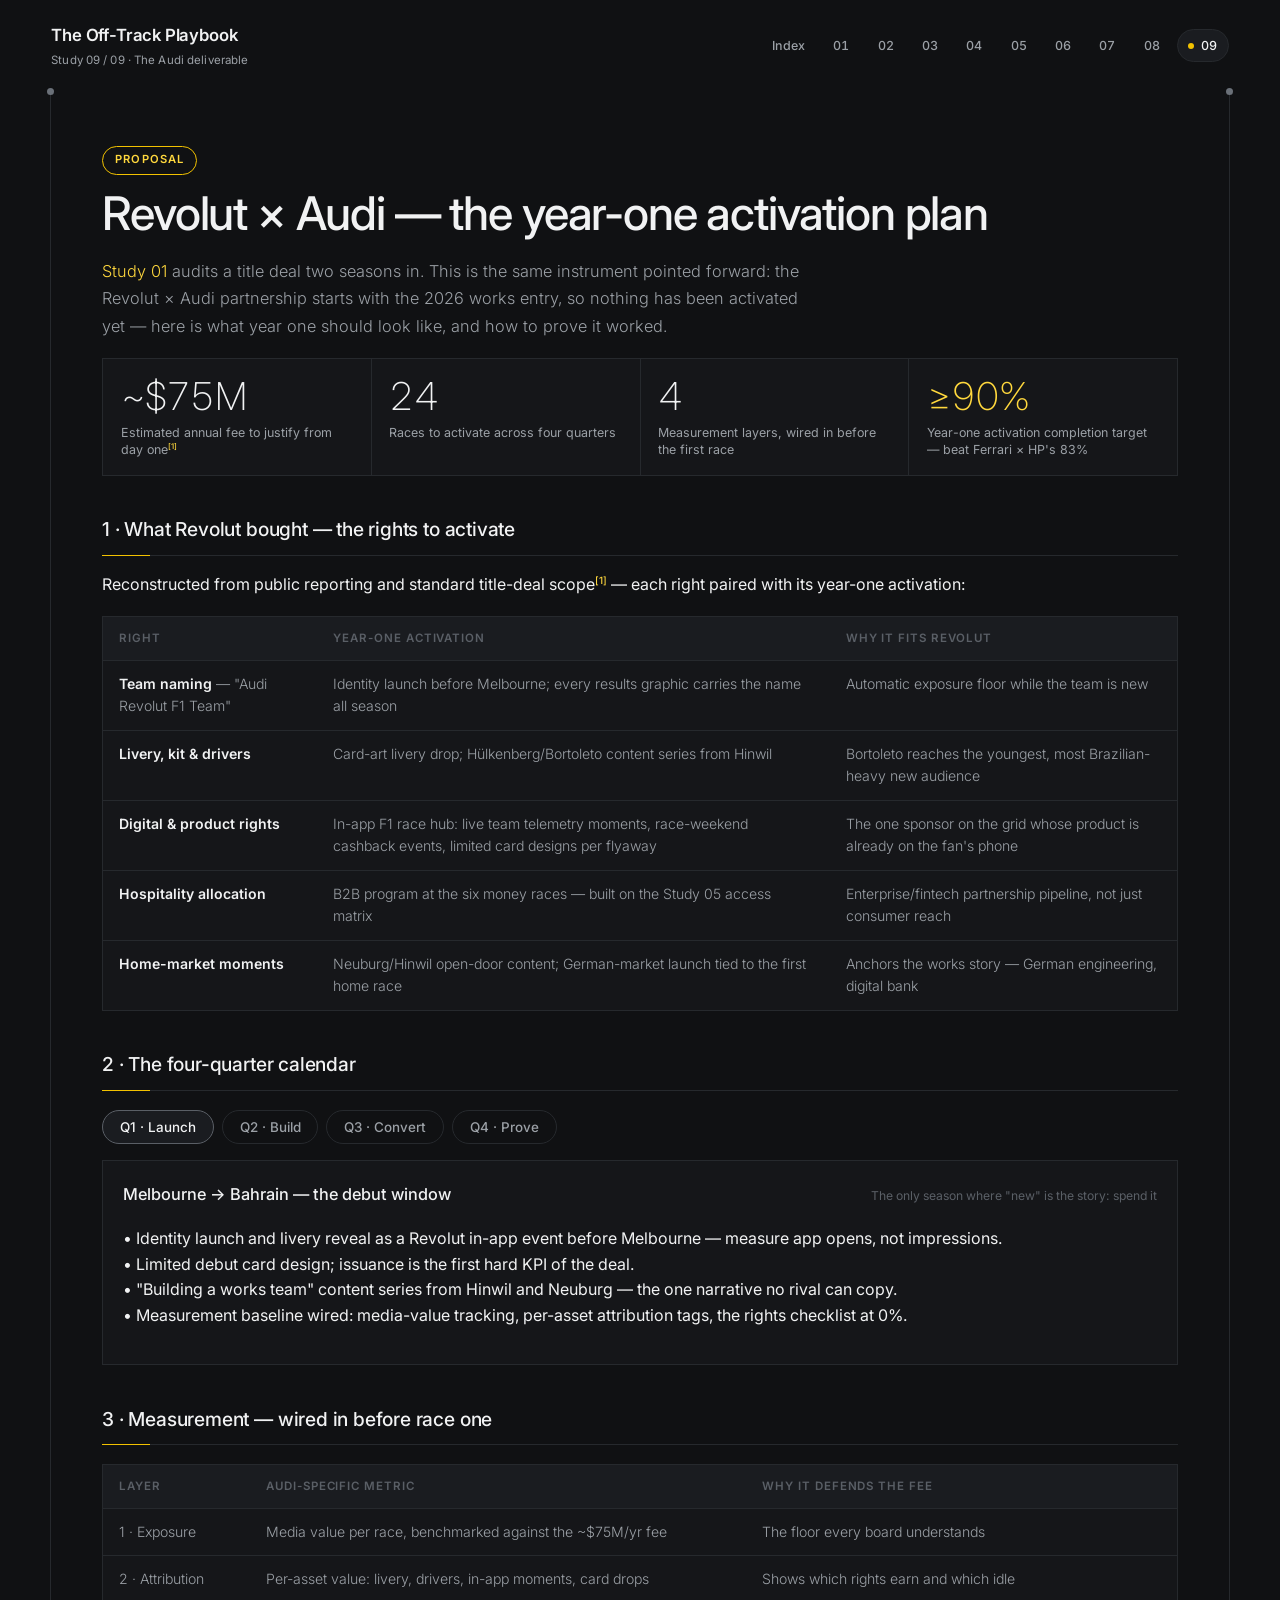
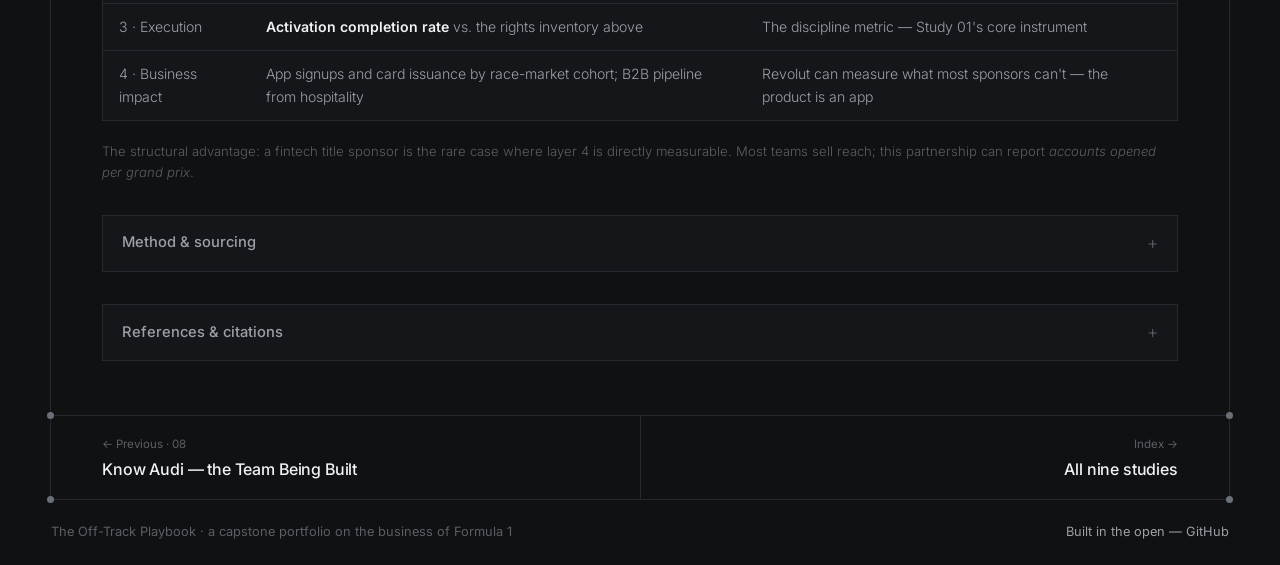
==== projects/audi-activation-plan.html @ 15f58e76 "Study 09: Revolut x Audi year-one activation plan — the Audi deliverable Rebalances the portfolio to" ====
<!DOCTYPE html>
<html lang="en">
<head>
<meta charset="utf-8">
<meta name="viewport" content="width=device-width, initial-scale=1">
<title>Revolut × Audi — the Year-One Activation Plan | The Off-Track Playbook</title>
<link rel="preconnect" href="https://fonts.googleapis.com">
<link rel="preconnect" href="https://fonts.gstatic.com" crossorigin>
<link href="https://fonts.googleapis.com/css2?family=Inter:wght@200;300;400;500;600&display=swap" rel="stylesheet">
<link rel="stylesheet" href="../assets/style.css?v=8">
</head>
<body>

<header class="site">
  <div class="wrap">
    <a href="../index.html">
      <div class="brand">The Off-Track Playbook
        <small>Study 09 / 09 · The Audi deliverable</small>
      </div>
    </a>
    <nav class="topnav" aria-label="Site"><a href="../index.html">Index</a><a href="sponsorship-roi.html" title="Sponsorship ROI Dashboard">01</a><a href="sea-freight.html" title="Sea-Freight Simulator">02</a><a href="net-zero.html" title="Net Zero Tracker">03</a><a href="merch-collabs.html" title="Merch & Collabs">04</a><a href="paddock-club.html" title="Paddock Club">05</a><a href="sponsorship-atlas.html" title="Grid Sponsorship Atlas">06</a><a href="know-race.html" title="Know RACE">07</a><a href="know-audi.html" title="Know Audi">08</a><a href="audi-activation-plan.html" class="on" aria-current="page" title="Revolut × Audi Activation Plan">09</a></nav>
  </div>
</header>

<div class="frame-wrap">
<main class="sect">
<article class="project">
  <span class="badge reveal in">Proposal</span>
  <h1>Revolut × Audi — the year-one activation plan</h1>
  <p class="lede reveal in">
    <a href="sponsorship-roi.html" style="color:var(--red-soft)">Study 01</a> audits a
    title deal two seasons in. This is the same instrument pointed forward: the
    Revolut × Audi partnership starts with the 2026 works entry, so nothing has been
    activated yet — here is what year one should look like, and how to prove it worked.
  </p>

  <div class="kpis reveal">
    <div class="kpi" data-go="#rights" title="See what was bought"><div class="v">~$75M</div><div class="k">Estimated annual fee to justify from day one<sup class="cite"><a href="#ref-1">[1]</a></sup></div></div>
    <div class="kpi" data-go="#calendar" title="See the calendar"><div class="v">24</div><div class="k">Races to activate across four quarters</div></div>
    <div class="kpi" data-go="#measure" title="See the measurement plan"><div class="v">4</div><div class="k">Measurement layers, wired in before the first race</div></div>
    <div class="kpi" data-go="#calendar" title="The target"><div class="v"><em>≥90%</em></div><div class="k">Year-one activation completion target — beat Ferrari × HP's 83%</div></div>
  </div>

  <div class="reveal"><h2 id="rights">1 · What Revolut bought — the rights to activate</h2>
  <p>Reconstructed from public reporting and standard title-deal scope<sup class="cite"><a href="#ref-1">[1]</a></sup> —
  each right paired with its year-one activation:</p>
  <div class="table-wrap">
    <table>
      <tr><th>Right</th><th>Year-one activation</th><th>Why it fits Revolut</th></tr>
      <tr><td><strong>Team naming</strong> — "Audi Revolut F1 Team"</td><td>Identity launch before Melbourne; every results graphic carries the name all season</td><td>Automatic exposure floor while the team is new</td></tr>
      <tr><td><strong>Livery, kit &amp; drivers</strong></td><td>Card-art livery drop; Hülkenberg/Bortoleto content series from Hinwil</td><td>Bortoleto reaches the youngest, most Brazilian-heavy new audience</td></tr>
      <tr><td><strong>Digital &amp; product rights</strong></td><td>In-app F1 race hub: live team telemetry moments, race-weekend cashback events, limited card designs per flyaway</td><td>The one sponsor on the grid whose product is already on the fan's phone</td></tr>
      <tr><td><strong>Hospitality allocation</strong></td><td>B2B program at the six money races — built on the <a href="paddock-club.html">Study 05</a> access matrix</td><td>Enterprise/fintech partnership pipeline, not just consumer reach</td></tr>
      <tr><td><strong>Home-market moments</strong></td><td>Neuburg/Hinwil open-door content; German-market launch tied to the first home race</td><td>Anchors the works story — German engineering, digital bank</td></tr>
    </table>
  </div>
  </div>

  <div class="reveal"><h2 id="calendar">2 · The four-quarter calendar</h2>
  <div class="tabs" role="tablist" aria-label="Year-one quarters">
    <button role="tab" aria-selected="true" data-tab="q1">Q1 · Launch</button>
    <button role="tab" aria-selected="false" data-tab="q2">Q2 · Build</button>
    <button role="tab" aria-selected="false" data-tab="q3">Q3 · Convert</button>
    <button role="tab" aria-selected="false" data-tab="q4">Q4 · Prove</button>
  </div>

  <div class="tabpanel panel" id="q1" role="tabpanel">
    <div class="panel-head"><h3>Melbourne → Bahrain — the debut window</h3><span>The only season where "new" is the story: spend it</span></div>
    <div class="fold-body" style="padding:0;">
      <p>• Identity launch and livery reveal as a Revolut in-app event before Melbourne — measure app opens, not impressions.<br>
      • Limited debut card design; issuance is the first hard KPI of the deal.<br>
      • "Building a works team" content series from Hinwil and Neuburg — the one narrative no rival can copy.<br>
      • Measurement baseline wired: media-value tracking, per-asset attribution tags, the rights checklist at 0%.</p>
    </div>
  </div>
  <div class="tabpanel panel" id="q2" role="tabpanel" hidden>
    <div class="panel-head"><h3>Miami → European season — reach into the growth market</h3><span>US races + home continent</span></div>
    <div class="fold-body" style="padding:0;">
      <p>• Miami consumer activation aimed at the 18–24, majority-female new-fan cohort — Revolut's exact acquisition target.<br>
      • German home-market push around the European leg; Neuburg engineering content for credibility.<br>
      • First B2B hospitality window at Monaco and Silverstone using the tiered access model.<br>
      • Quarter-end: first activation-completion reading against the rights inventory.</p>
    </div>
  </div>
  <div class="tabpanel panel" id="q3" role="tabpanel" hidden>
    <div class="panel-head"><h3>Summer → Singapore/Austin — convert attention to accounts</h3><span>Reach is rented; accounts are owned</span></div>
    <div class="fold-body" style="padding:0;">
      <p>• Race-weekend cashback and FX-fee events in every flyaway market — sponsorship as product distribution.<br>
      • Per-market card drops for Singapore and Austin; geo-cohort signup attribution per race.<br>
      • Slow-scoreboard insurance: content keyed to the build story and 2027 pipeline, never to points scored.</p>
    </div>
  </div>
  <div class="tabpanel panel" id="q4" role="tabpanel" hidden>
    <div class="panel-head"><h3>Vegas → Abu Dhabi — the proof quarter</h3><span>End the season with a defensible number</span></div>
    <div class="fold-body" style="padding:0;">
      <p>• Vegas flagship consumer moment; Abu Dhabi B2B closing program.<br>
      • Year-one QBR built on the four layers: exposure, attribution, completion rate, business impact.<br>
      • Target: ≥90% of contracted right categories activated with a public trace — beating the 83% the grid's
      second-biggest deal shows after two seasons (<a href="sponsorship-roi.html">Study 01</a>).<br>
      • Renewal-ready narrative drafted before anyone asks for it.</p>
    </div>
  </div>
  </div>

  <div class="reveal"><h2 id="measure">3 · Measurement — wired in before race one</h2>
  <div class="table-wrap">
    <table>
      <tr><th>Layer</th><th>Audi-specific metric</th><th>Why it defends the fee</th></tr>
      <tr><td>1 · Exposure</td><td>Media value per race, benchmarked against the ~$75M/yr fee</td><td>The floor every board understands</td></tr>
      <tr><td>2 · Attribution</td><td>Per-asset value: livery, drivers, in-app moments, card drops</td><td>Shows which rights earn and which idle</td></tr>
      <tr><td>3 · Execution</td><td><strong>Activation completion rate</strong> vs. the rights inventory above</td><td>The discipline metric — Study 01's core instrument</td></tr>
      <tr><td>4 · Business impact</td><td>App signups and card issuance by race-market cohort; B2B pipeline from hospitality</td><td>Revolut can measure what most sponsors can't — the product is an app</td></tr>
    </table>
  </div>
  <p style="font-size:0.82rem; color:var(--ink-faint); font-weight:300; margin-top:0.8rem;">
    The structural advantage: a fintech title sponsor is the rare case where layer 4
    is directly measurable. Most teams sell reach; this partnership can report
    <em>accounts opened per grand prix</em>.</p>
  </div>

  <details class="fold reveal"><summary>Method &amp; sourcing</summary><div class="fold-body"><strong>Method:</strong> a forward-looking proposal, not an audit — rights scope
  reconstructed from public deal reporting and standard title-deal structure; all
  activations are this study's original proposals; deal value is a third-party
  estimate. The measurement instrument is <a href="sponsorship-roi.html">Study 01</a>'s
  framework; the team context is <a href="know-audi.html">Study 08</a>.</div></details>
<details class="fold reveal" id="refs"><summary>References &amp; citations</summary><div class="fold-body"><ol class="refs">
  <li id="ref-1"><span><a href="https://rtrsports.com/en/blog/every-teams-title-sponsor-for-the-2026-formula-1-season/" target="_blank" rel="noopener">RTR Sports — Revolut · Audi title deal, value and positioning (2026)</a></span></li>
  <li id="ref-2"><span><a href="https://www.sauber-group.com/" target="_blank" rel="noopener">Sauber Group / Audi F1 — team communications</a></span></li>
  <li id="ref-3"><span>Audience composition (18–24 share, female share of new fans) <span class="unlinked">F1 published audience research</span></span></li>
  <li id="ref-4"><span>Activation calendar and KPI targets <span class="unlinked">this study's original proposal</span></span></li>
</ol></div></details>

</article>
</main>
<nav class="pager" aria-label="Between studies">
  <a class="pg prev" href="know-audi.html"><small>← Previous · 08</small><span>Know Audi — the Team Being Built</span></a>
  <a class="pg next" href="../index.html"><small>Index →</small><span>All nine studies</span></a>
</nav>
<div class="frame-end"></div>
</div>

<footer class="site">
  <div class="wrap">
    <span>The Off-Track Playbook · a capstone portfolio on the business of Formula 1</span>
    <a href="https://github.com/naisargg/off-track-playbook">Built in the open — GitHub</a>
  </div>
</footer>

<script src="../assets/main.js?v=8"></script>
<script>
(function () {
  var tabs = document.querySelectorAll('.tabs [role="tab"]');
  tabs.forEach(function (b) {
    b.addEventListener("click", function () {
      tabs.forEach(function (o) {
        o.setAttribute("aria-selected", o === b ? "true" : "false");
        document.getElementById(o.dataset.tab).hidden = o !== b;
      });
    });
  });
})();
</script>
</body>
</html>
---- assets/style.css ----
/* The Off-Track Playbook — design system v2
   Modeled on Cipher Digital's blueprint language: an inset page frame whose
   hairlines meet at node dots, cool charcoal monochrome, grotesque type in
   sentence case, thin stat numerals, line-wipe reveals. Red used as sparingly
   as their lime. */

:root {
  --bg: #101113;
  --panel: #151619;
  --panel-2: #1a1c20;
  --ink: #f1f2f3;
  --ink-soft: #9ba0a6;
  --ink-faint: #5a5f66;
  --line: #26292d;
  --node: #6a7078;
  --red: #f2c200;      /* brand accent — giallo Modena */
  --red-soft: #ffd83d;
  --max: 1180px;
  --pad: clamp(1.2rem, 4vw, 3.5rem);
  --sans: "Inter", -apple-system, BlinkMacSystemFont, "Segoe UI", Helvetica, Arial, sans-serif;
}

* { box-sizing: border-box; }
body {
  margin: 0;
  font-family: var(--sans);
  background: var(--bg);
  color: var(--ink);
  line-height: 1.6;
  -webkit-font-smoothing: antialiased;
}
::selection { background: var(--red); color: #fff; }
a { color: inherit; text-decoration: none; }

/* ---------- header bar ---------- */
header.site { padding: 1.4rem var(--pad); }
header.site .wrap {
  max-width: var(--max); margin: 0 auto;
  display: flex; align-items: center; gap: 0.8rem;
}
header.site .brand { font-weight: 600; font-size: 1.05rem; letter-spacing: -0.01em; }
header.site .brand small {
  display: block; font-weight: 400; font-size: 0.72rem;
  color: var(--ink-soft); letter-spacing: 0.01em; margin-top: 0.1rem;
}
nav.crumbs { margin-left: auto; font-size: 0.82rem; color: var(--ink-soft); }
nav.crumbs a:hover { color: var(--ink); }

header.site .wrap { flex-wrap: wrap; }
.topnav { margin-left: auto; display: flex; align-items: center; gap: 0.35rem; }
.topnav a {
  font-size: 0.78rem; font-weight: 500; color: var(--ink-soft);
  padding: 0.35rem 0.65rem; border-radius: 999px; border: 1px solid transparent;
  font-variant-numeric: tabular-nums;
  transition: color 0.2s ease, border-color 0.2s ease, background 0.2s ease;
}
.topnav a:hover { color: var(--ink); border-color: var(--line); }
.topnav a.on { color: var(--ink); background: var(--panel-2); border-color: var(--line); }
.topnav a.on::before { content: ""; display: inline-block; width: 6px; height: 6px; border-radius: 50%; background: var(--red); margin-right: 0.45rem; vertical-align: 1px; }

/* prev/next pager between studies */
.pager {
  position: relative;
  display: grid; grid-template-columns: 1fr 1fr; gap: 1px;
  background: var(--line); border-top: 1px solid var(--line);
}
.pager::before, .pager::after {
  content: ""; position: absolute; top: -4px; width: 7px; height: 7px;
  border-radius: 50%; background: var(--node); z-index: 3;
}
.pager::before { left: -4px; }
.pager::after { right: -4px; }
.pg {
  background: var(--bg); padding: 1.2rem var(--pad);
  display: flex; flex-direction: column; gap: 0.35rem;
  transition: background 0.25s ease;
}
.pg:hover { background: var(--panel); }
.pg small { font-size: 0.72rem; color: var(--ink-faint); }
.pg span { font-size: 1rem; font-weight: 500; letter-spacing: -0.01em; line-height: 1.3; }
.pg.next { text-align: right; align-items: flex-end; }
.pg:hover span { color: var(--red-soft); }
@media (max-width: 640px) { .pg span { font-size: 0.88rem; } }

/* ---------- the frame: inset hairlines with node dots ---------- */
.frame-wrap {
  max-width: var(--max);
  margin: 0 auto;
  border-left: 1px solid var(--line);
  border-right: 1px solid var(--line);
  position: relative;
}
.frame-wrap::before, .frame-wrap::after {
  content: ""; position: absolute; top: -3.5px; width: 7px; height: 7px;
  border-radius: 50%; background: var(--node); z-index: 3;
}
.frame-wrap::before { left: -4px; }
.frame-wrap::after { right: -4px; }

.sect {
  position: relative;
  border-top: 1px solid var(--line);
  padding: clamp(1.8rem, 4.2vw, 3.4rem) var(--pad);
}
.sect:first-child { border-top: 0; }
.sect::before, .sect::after {
  content: ""; position: absolute; top: -4px; width: 7px; height: 7px;
  border-radius: 50%; background: var(--node); z-index: 3;
}
.sect::before { left: -4px; }
.sect::after { right: -4px; }
.sect:first-child::before, .sect:first-child::after { display: none; }

/* bottom edge of the frame */
.frame-end { position: relative; border-top: 1px solid var(--line); height: 0; }
.frame-end::before, .frame-end::after {
  content: ""; position: absolute; top: -4px; width: 7px; height: 7px;
  border-radius: 50%; background: var(--node);
}
.frame-end::before { left: -4px; }
.frame-end::after { right: -4px; }

/* ---------- reveals ---------- */
.reveal { opacity: 0; transform: translateY(22px); transition: opacity 0.7s ease, transform 0.8s cubic-bezier(0.2, 0.6, 0.2, 1); }
.reveal.in { opacity: 1; transform: none; }

.wipe .ln { display: block; overflow: hidden; }
.wipe .ln i {
  display: block; font-style: normal;
  transform: translateY(115%);
  transition: transform 0.9s cubic-bezier(0.2, 0.6, 0.2, 1);
}
.wipe .ln:nth-child(2) i { transition-delay: 0.12s; }
.wipe .ln:nth-child(3) i { transition-delay: 0.24s; }
.wipe.in { opacity: 1; transform: none; }
.wipe.in .ln i { transform: translateY(0); }

/* ---------- hero ---------- */
.hero { padding-top: clamp(3rem, 7vw, 5rem); padding-bottom: clamp(2rem, 5vw, 3.5rem); }
.kicker {
  font-size: 0.78rem; font-weight: 500; color: var(--ink-soft);
  margin-bottom: 1.4rem; display: flex; align-items: center; gap: 0.6rem;
}
.kicker::before { content: ""; width: 7px; height: 7px; border-radius: 50%; background: var(--red); flex: none; }
.hero h1 {
  font-size: clamp(2.3rem, 6vw, 4.4rem);
  font-weight: 500; letter-spacing: -0.03em; line-height: 1.05;
  margin: 0 0 1.4rem;
}
.hero h1 em { font-style: normal; color: var(--red-soft); }
.hero .lede {
  font-size: 1.05rem; font-weight: 300; color: var(--ink-soft);
  max-width: 38rem; margin: 0; line-height: 1.7;
}

/* ---------- coverage strip ---------- */
.coverage { display: flex; align-items: center; gap: 1.6rem; padding-top: 1.4rem; padding-bottom: 1.4rem; flex-wrap: wrap; }
.coverage .cap { font-size: 0.82rem; color: var(--ink-faint); flex: none; padding-right: 1.6rem; border-right: 1px solid var(--line); }
.cov-links { display: flex; gap: 0.6rem; flex-wrap: wrap; }
.cov-links a {
  font-size: 0.85rem; font-weight: 400; color: var(--ink-soft); white-space: nowrap;
  padding: 0.5rem 1rem; border: 1px solid var(--line); border-radius: 999px;
  transition: color 0.25s ease, border-color 0.25s ease, background 0.25s ease;
}
.cov-links a:hover { color: var(--ink); border-color: var(--ink-faint); background: var(--panel-2); }

/* ---------- statement ---------- */
.statement h2 {
  font-size: clamp(1.6rem, 3.6vw, 2.7rem);
  font-weight: 500; letter-spacing: -0.02em; line-height: 1.15;
  margin: 0; max-width: 54rem;
}
.statement h2 .dim { color: var(--ink-faint); }

/* ---------- stats ---------- */
.stats { display: grid; grid-template-columns: repeat(4, 1fr); gap: clamp(1.2rem, 3vw, 2.2rem); }
@media (max-width: 860px) { .stats { grid-template-columns: repeat(2, 1fr); } }
.stats .n {
  font-size: clamp(2.4rem, 5.5vw, 4rem);
  font-weight: 200; letter-spacing: -0.03em; line-height: 1.05;
  font-variant-numeric: tabular-nums;
}
.stats .n sup { font-size: 0.45em; color: var(--red-soft); font-weight: 400; }
.stats .l { font-size: 0.85rem; font-weight: 400; color: var(--ink-soft); margin-top: 0.6rem; max-width: 12rem; line-height: 1.45; }

/* ---------- hero chart panel ---------- */
.hero-chart { background: var(--panel); }
.chart-head { display: flex; align-items: baseline; justify-content: space-between; gap: 1rem; flex-wrap: wrap; margin-bottom: 1.4rem; }
.chart-head h2 { font-size: 1.15rem; font-weight: 500; letter-spacing: -0.01em; margin: 0; }
.chart-head span { font-size: 0.78rem; color: var(--ink-faint); }

.crow {
  display: grid; grid-template-columns: 11.5rem 1fr 3.8rem;
  align-items: center; gap: 1.1rem;
  padding: 0.44rem 0;
}
.crow .who { font-size: 0.86rem; font-weight: 300; color: var(--ink-soft); text-align: right; white-space: nowrap; overflow: hidden; text-overflow: ellipsis; display: flex; align-items: center; justify-content: flex-end; gap: 0.55rem; }

.chip {
  display: inline-flex; align-items: center; justify-content: center;
  width: 22px; height: 22px; border-radius: 50%; flex: none;
  background: var(--panel-2); border: 1px solid var(--line);
  font-size: 0.56rem; font-weight: 600; letter-spacing: 0.04em;
  color: var(--ink-soft); font-variant-numeric: normal;
}
.crow.hot .chip, .mrow.hot .chip { border-color: var(--red); color: var(--red-soft); }
.mini-bars .mrow .ml { display: flex; align-items: center; justify-content: flex-end; gap: 0.5rem; }
.crow .track { height: 18px; }
.crow .track i {
  display: block; height: 100%; width: 0;
  background: #565b61; border-radius: 0 4px 4px 0;
  transition: width 1.1s cubic-bezier(0.2, 0.6, 0.2, 1);
}
.hero-chart.in .crow:nth-child(1) i { transition-delay: 0.1s; }
.hero-chart.in .crow:nth-child(2) i { transition-delay: 0.22s; }
.hero-chart.in .crow:nth-child(3) i { transition-delay: 0.34s; }
.hero-chart.in .crow:nth-child(4) i { transition-delay: 0.46s; }
.hero-chart.in .crow:nth-child(5) i { transition-delay: 0.58s; }
.hero-chart.in .crow:nth-child(6) i { transition-delay: 0.7s; }
.hero-chart.in .track i { width: var(--w); }
.crow:hover .track i { filter: brightness(1.3); }
.crow .val { font-weight: 300; font-variant-numeric: tabular-nums; font-size: 0.92rem; color: var(--ink-soft); text-align: right; }
.crow.hot .track i { background: var(--red); }
.crow.hot .who, .crow.hot .val { color: var(--ink); font-weight: 600; }

.chart-foot {
  display: flex; justify-content: space-between; gap: 1rem; flex-wrap: wrap;
  margin-top: 1.6rem; padding-top: 1.1rem; border-top: 1px solid var(--line);
  font-size: 0.76rem; color: var(--ink-faint); font-weight: 300;
}
.chart-foot a { color: var(--ink); font-weight: 500; }
.chart-foot a:hover { color: var(--red-soft); }

@media (max-width: 640px) {
  .crow { grid-template-columns: 1fr 3.4rem; row-gap: 0.2rem; padding: 0.55rem 0; }
  .crow .who { grid-column: 1 / -1; text-align: left; }
}

/* ---------- study index ---------- */
.index-head { display: flex; align-items: baseline; justify-content: space-between; margin-bottom: 1rem; }
.index-head h2 { font-size: 1.15rem; font-weight: 500; margin: 0; }
.index-head span { font-size: 0.78rem; color: var(--ink-faint); }

.tiles {
  display: grid; grid-template-columns: repeat(2, 1fr); gap: 1px;
  background: var(--line); border: 1px solid var(--line);
}
@media (max-width: 520px) { .tiles { grid-template-columns: 1fr; } }

.tile {
  display: flex; flex-direction: column; gap: 0.85rem;
  background: var(--panel); padding: 1.4rem;
  transition: background 0.3s ease;
}
.tile-desc { display: block; font-size: 0.86rem; color: var(--ink-soft); font-weight: 300; line-height: 1.65; max-width: 36rem; }
.tile:hover { background: var(--panel-2); }
.tile-top { display: flex; align-items: center; justify-content: space-between; }
.tile .no { font-size: 0.82rem; font-weight: 400; color: var(--ink-faint); font-variant-numeric: tabular-nums; letter-spacing: 0.04em; transition: color 0.3s ease; }
.tile:hover .no { color: var(--red-soft); }
.tile h3 {
  font-size: clamp(1.1rem, 2.1vw, 1.4rem); font-weight: 500;
  letter-spacing: -0.015em; line-height: 1.22; margin: 0;
}
.tile-mid { margin-top: 0.5rem; }
.tmini { display: flex; flex-direction: column; gap: 0.65rem; }
.tmini .tr { display: grid; grid-template-columns: 6rem 1fr 3.2rem; gap: 0.8rem; align-items: center; font-size: 0.74rem; color: var(--ink-faint); }
.tmini .tb { height: 7px; background: var(--panel-2); border-radius: 3px; overflow: hidden; }
.tmini .tb i { display: block; height: 100%; width: var(--w); background: #565b61; border-radius: 3px; }
.tmini .tr.hot .tb i { background: var(--red); }
.tmini .tr.hot { color: var(--ink-soft); }
.tmini .tv { text-align: right; font-variant-numeric: tabular-nums; white-space: nowrap; }
.tile-kpis { display: flex; gap: clamp(1.2rem, 4vw, 3rem); flex-wrap: wrap; }
.tile-kpis .n2 { font-size: clamp(1.5rem, 2.6vw, 2.1rem); font-weight: 200; letter-spacing: -0.02em; font-variant-numeric: tabular-nums; }
.tile-kpis .n2 em { font-style: normal; color: var(--red-soft); }
.tile-kpis .l2 { font-size: 0.7rem; color: var(--ink-faint); margin-top: 0.15rem; max-width: 9rem; line-height: 1.35; }
.tile-quad { width: 138px; height: 92px; flex: none; }

.tile-foot { margin-top: auto; padding-top: 1rem; display: flex; align-items: flex-end; justify-content: space-between; gap: 0.8rem; }
.tile .fn { font-size: 0.76rem; color: var(--ink-soft); font-weight: 300; line-height: 1.35; }
.tile .arrow { font-size: 1.25rem; color: var(--ink-faint); flex: none; transition: transform 0.3s ease, color 0.3s ease; }
.tile:hover .arrow { transform: translateX(5px); color: var(--ink); }

.pill {
  font-size: 0.6rem; font-weight: 600; letter-spacing: 0.12em; text-transform: uppercase;
  padding: 0.28rem 0.6rem; border-radius: 999px; border: 1px solid var(--red); color: var(--red-soft);
  white-space: nowrap;
}
.pill.soft { border-color: var(--line); color: var(--ink-faint); }

.tile.hot { grid-column: span 2; }
.tile.hot h3 { font-size: clamp(1.3rem, 3vw, 2rem); max-width: 24rem; }
@media (max-width: 520px) { .tile.hot { grid-column: 1; } }

/* ---------- notes ---------- */
.note {
  background: var(--panel);
  border-left: 2px solid var(--red);
  padding: 1.1rem 1.4rem; font-size: 0.9rem; color: var(--ink-soft);
  font-weight: 300;
}
.note strong { color: var(--ink); font-weight: 600; }
.note a { color: var(--red-soft); }
.note a:hover { text-decoration: underline; }

.stub {
  border: 1px dashed var(--ink-faint); padding: 2.2rem; text-align: center;
  color: var(--ink-soft); margin-top: 3rem; font-size: 0.92rem; font-weight: 300;
}
.stub a { color: var(--red-soft); }

/* ---------- footer CTA + bar ---------- */
.cta h2 {
  font-size: clamp(1.9rem, 4.5vw, 3.2rem);
  font-weight: 500; letter-spacing: -0.025em; line-height: 1.1;
  margin: 0 0 1.6rem; max-width: 46rem;
}
.btn {
  display: inline-block; padding: 0.85rem 1.6rem;
  background: var(--panel-2); border: 1px solid var(--line); border-radius: 10px;
  font-size: 0.92rem; font-weight: 500; color: var(--ink);
  transition: background 0.25s ease, border-color 0.25s ease;
}
.btn:hover { background: #22252a; border-color: var(--ink-faint); }
.cta .links { display: flex; gap: 2rem; flex-wrap: wrap; margin-top: 2.2rem; font-size: 0.88rem; color: var(--ink-soft); }
.cta .links a:hover { color: var(--ink); }

footer.site { padding: 1.4rem var(--pad); }
footer.site .wrap {
  max-width: var(--max); margin: 0 auto;
  display: flex; justify-content: space-between; gap: 1rem; flex-wrap: wrap;
  font-size: 0.8rem; color: var(--ink-faint);
}
footer.site a { color: var(--ink-soft); }
footer.site a:hover { color: var(--ink); }

/* ---------- project pages ---------- */
.badge {
  display: inline-block; width: fit-content;
  font-size: 0.7rem; font-weight: 600; letter-spacing: 0.1em; text-transform: uppercase;
  padding: 0.3rem 0.75rem; border: 1px solid var(--red); border-radius: 999px; color: var(--red-soft);
}
.badge.soft { border-color: var(--ink-faint); color: var(--ink-soft); }

article.project h1 {
  font-size: clamp(1.8rem, 4.2vw, 2.9rem); font-weight: 500;
  letter-spacing: -0.025em; line-height: 1.12; margin: 0.8rem 0 1.1rem;
}
article.project .lede { font-size: 1.02rem; color: var(--ink-soft); max-width: 44rem; font-weight: 300; line-height: 1.7; }
article.project .lede strong { color: var(--ink); }
article.project h2 {
  font-size: 1.2rem; font-weight: 500; letter-spacing: -0.01em;
  margin: 2.4rem 0 1rem; padding-bottom: 0.6rem; position: relative;
  border-bottom: 1px solid var(--line);
}
article.project h2::after {
  content: ""; position: absolute; left: 0; bottom: -1px; width: 3rem; height: 1px; background: var(--red);
}
article.project ul { color: var(--ink-soft); font-weight: 300; padding-left: 1.2rem; }
article.project li { margin: 0.5rem 0; }
article.project li strong, article.project p strong { color: var(--ink); }
article.project .note { margin-top: 3rem; }

.table-wrap { overflow-x: auto; margin: 1.2rem 0; border: 1px solid var(--line); background: var(--panel); }
table { border-collapse: collapse; width: 100%; font-size: 0.88rem; }
th, td { text-align: left; padding: 0.75rem 1rem; border-bottom: 1px solid var(--line); vertical-align: top; }
tr:last-child td { border-bottom: 0; }
th { font-size: 0.72rem; letter-spacing: 0.08em; text-transform: uppercase; color: var(--ink-faint); background: var(--panel-2); font-weight: 600; }
td { color: var(--ink-soft); font-weight: 300; }
td strong { color: var(--ink); font-weight: 600; }
td em { color: var(--red-soft); font-style: italic; }

/* ---------- interactive components (dashboard, simulators) ---------- */
.panel { background: var(--panel); border: 1px solid var(--line); padding: 1.25rem; }
.panel + .panel { margin-top: 1rem; }
.panel-head { display: flex; align-items: baseline; justify-content: space-between; gap: 1rem; flex-wrap: wrap; margin-bottom: 1.2rem; }
.panel-head h3 { font-size: 1.02rem; font-weight: 500; margin: 0; }
.panel-head span { font-size: 0.76rem; color: var(--ink-faint); }

.kpis { display: grid; grid-template-columns: repeat(4, 1fr); gap: 1px; background: var(--line); border: 1px solid var(--line); margin: 1.1rem 0; }
@media (max-width: 860px) { .kpis { grid-template-columns: repeat(2, 1fr); } }
.kpi { background: var(--panel); padding: 1rem 1.1rem; }
.kpi .v { font-size: clamp(1.6rem, 3.4vw, 2.4rem); font-weight: 200; letter-spacing: -0.02em; line-height: 1.1; font-variant-numeric: tabular-nums; }
.kpi .v em { font-style: normal; color: var(--red-soft); }
.kpi .k { font-size: 0.78rem; color: var(--ink-soft); font-weight: 400; margin-top: 0.4rem; line-height: 1.4; }

.kpi[data-go] { position: relative; cursor: pointer; transition: background 0.25s ease; }
.kpi[data-go]:hover { background: var(--panel-2); }
.kpi[data-go]::after {
  content: "→"; position: absolute; top: 0.75rem; right: 0.9rem;
  font-size: 0.85rem; color: var(--ink-faint);
  opacity: 0; transform: translateX(-4px);
  transition: opacity 0.25s ease, transform 0.25s ease;
}
.kpi[data-go]:hover::after { opacity: 1; transform: none; }

.stats a { display: block; border-radius: 8px; transition: background 0.25s ease; padding: 0.4rem 0.6rem; margin: -0.4rem -0.6rem; }
.stats a:hover { background: var(--panel); }
.stats a:hover .l { color: var(--ink); }

sup.cite { font-size: 0.62em; line-height: 0; }
sup.cite a { color: var(--red-soft); font-weight: 500; }
sup.cite a:hover { text-decoration: underline; }

.refs { list-style: none; margin: 0; padding: 0; counter-reset: ref; }
.refs li {
  counter-increment: ref;
  display: grid; grid-template-columns: 2.2rem 1fr; gap: 0.6rem;
  padding: 0.55rem 0.5rem; border-bottom: 1px solid var(--line);
  font-size: 0.86rem; color: var(--ink-soft); font-weight: 300;
  scroll-margin-top: 5rem;
}
.refs li:last-child { border-bottom: 0; }
.refs li::before { content: counter(ref); color: var(--ink-faint); font-variant-numeric: tabular-nums; }
.refs li:target { background: var(--panel-2); }
.refs a { color: var(--ink-soft); }
.refs a:hover { color: var(--red-soft); }
.refs a::after { content: " ↗"; color: var(--ink-faint); font-size: 0.85em; }
.refs .unlinked { color: var(--ink-faint); font-size: 0.78em; margin-left: 0.4rem; }

.tabs { display: flex; gap: 0.5rem; flex-wrap: wrap; margin: 1.2rem 0 1rem; }
.tabs button {
  font-family: var(--sans); font-size: 0.84rem; font-weight: 500; color: var(--ink-soft);
  background: transparent; border: 1px solid var(--line); border-radius: 999px;
  padding: 0.5rem 1.05rem; cursor: pointer;
  transition: color 0.2s ease, border-color 0.2s ease, background 0.2s ease;
}
.tabs button:hover { color: var(--ink); border-color: var(--ink-faint); }
.tabs button[aria-selected="true"] { color: var(--ink); background: var(--panel-2); border-color: var(--ink-faint); }
.tabpanel[hidden] { display: none; }

.gauge { height: 10px; background: var(--panel-2); border: 1px solid var(--line); border-radius: 999px; overflow: hidden; }
.gauge i { display: block; height: 100%; width: 0; background: var(--red); border-radius: 999px; transition: width 0.9s cubic-bezier(0.2, 0.6, 0.2, 1); }

.check { border: 1px solid var(--line); background: var(--panel); }
.check details { border-bottom: 1px solid var(--line); }
.check details:last-child { border-bottom: 0; }
.check summary {
  display: flex; align-items: center; gap: 0.9rem; cursor: pointer;
  padding: 0.85rem 1.1rem; font-size: 0.9rem; font-weight: 400; list-style: none;
}
.check summary::-webkit-details-marker { display: none; }
.check summary:hover { background: var(--panel-2); }
.check .dot { width: 9px; height: 9px; border-radius: 50%; flex: none; }
.check .dot.on { background: #43b06c; }
.check .dot.half { background: #d9a13b; }
.check .dot.off { background: #e0524f; }
.check .st { margin-left: auto; font-size: 0.72rem; color: var(--ink-faint); white-space: nowrap; }
.check .ev { padding: 0 1.1rem 1rem 3rem; font-size: 0.84rem; color: var(--ink-soft); font-weight: 300; line-height: 1.6; }

.seg { display: inline-flex; border: 1px solid var(--line); border-radius: 8px; overflow: hidden; }
.seg button {
  font-family: var(--sans); font-size: 0.74rem; font-weight: 500; color: var(--ink-faint);
  background: transparent; border: 0; padding: 0.38rem 0.7rem; cursor: pointer;
  transition: color 0.2s ease, background 0.2s ease;
}
.seg button + button { border-left: 1px solid var(--line); }
.seg button:hover { color: var(--ink); }
.seg button[aria-pressed="true"] { color: var(--ink); background: var(--panel-2); }
.seg button[aria-pressed="true"].air { color: var(--red-soft); }
.seg button[aria-pressed="true"].sea { color: #5aa9e6; }
.seg button[aria-pressed="true"].hub { color: #9ba0a6; }

input[type="range"] { width: 100%; accent-color: var(--red); }

.legs { border: 1px solid var(--line); background: var(--panel); }
.leg { display: grid; grid-template-columns: 1fr auto auto; gap: 1rem; align-items: center; padding: 0.7rem 1.1rem; border-bottom: 1px solid var(--line); }
.leg:last-child { border-bottom: 0; }
.leg .route { font-size: 0.88rem; font-weight: 400; }
.leg .route small { display: block; color: var(--ink-faint); font-size: 0.74rem; font-weight: 300; margin-top: 0.1rem; }
.leg .est { font-size: 0.78rem; color: var(--ink-soft); font-variant-numeric: tabular-nums; text-align: right; white-space: nowrap; }
@media (max-width: 640px) { .leg { grid-template-columns: 1fr auto; } .leg .est { display: none; } }

.mini-bars .mrow { display: grid; grid-template-columns: 10rem 1fr 4.6rem; gap: 1rem; align-items: center; padding: 0.34rem 0; }
.mini-bars .mrow .ml { font-size: 0.84rem; color: var(--ink-soft); font-weight: 300; text-align: right; white-space: nowrap; overflow: hidden; text-overflow: ellipsis; }
.mini-bars .mrow .mt { height: 14px; }
.mini-bars .mrow .mt i { display: block; height: 100%; background: #565b61; border-radius: 0 3px 3px 0; width: var(--w); }
.mini-bars .mrow.hot .mt i { background: var(--red); }
.mini-bars .mrow.hot .ml, .mini-bars .mrow.hot .mv { color: var(--ink); font-weight: 600; }
.mini-bars .mrow .mv { font-size: 0.82rem; color: var(--ink-soft); font-variant-numeric: tabular-nums; text-align: right; }
@media (max-width: 640px) { .mini-bars .mrow { grid-template-columns: 1fr 4rem; } .mini-bars .mrow .ml { grid-column: 1 / -1; text-align: left; } }

.scatter-wrap { border: 1px solid var(--line); background: var(--panel); padding: 1.2rem; overflow-x: auto; }
.scatter-wrap svg { display: block; width: 100%; height: auto; min-width: 540px; }

.itl { border-left: 2px solid #43b06c; background: var(--panel); padding: 1.4rem 1.6rem; }
.itl h3 { font-size: 1rem; font-weight: 600; margin: 0 0 0.8rem; }
.itl p { font-size: 0.94rem; color: var(--ink-soft); font-weight: 300; line-height: 1.75; margin: 0 0 0.8rem; }
.itl p:last-child { margin-bottom: 0; }
.itl strong { color: var(--ink); }

.cards { display: grid; grid-template-columns: repeat(3, 1fr); gap: 1rem; }
@media (max-width: 860px) { .cards { grid-template-columns: 1fr; } }
.cards .panel h3 { font-size: 0.98rem; font-weight: 600; margin: 0 0 0.7rem; }
.cards .panel h3 small { display: block; font-size: 0.72rem; font-weight: 400; color: var(--red-soft); letter-spacing: 0.08em; text-transform: uppercase; margin-bottom: 0.4rem; }
.cards .panel p { font-size: 0.86rem; color: var(--ink-soft); font-weight: 300; line-height: 1.6; margin: 0 0 0.7rem; }
.cards .panel p:last-child { margin-bottom: 0; }
.cards .panel p strong { color: var(--ink); }

.match-out { border: 1px dashed var(--ink-faint); padding: 1.1rem 1.3rem; margin-top: 1rem; font-size: 0.9rem; color: var(--ink-soft); font-weight: 300; min-height: 3.4rem; }
.match-out strong { color: var(--ink); }
.field { display: flex; flex-direction: column; gap: 0.35rem; }
.field label { font-size: 0.74rem; color: var(--ink-faint); }
.field select {
  font-family: var(--sans); font-size: 0.88rem; color: var(--ink);
  background: var(--panel-2); border: 1px solid var(--line); border-radius: 8px; padding: 0.55rem 0.7rem;
}
.fields { display: grid; grid-template-columns: 1fr 1fr; gap: 1rem; }
@media (max-width: 640px) { .fields { grid-template-columns: 1fr; } }

/* ---------- collapsible folds ---------- */
details.fold { border: 1px solid var(--line); background: var(--panel); }
details.fold + details.fold { margin-top: 0.6rem; }
details.fold summary {
  cursor: pointer; list-style: none;
  padding: 0.85rem 1.2rem; font-size: 0.92rem; font-weight: 500; color: var(--ink-soft);
  display: flex; align-items: center; justify-content: space-between; gap: 1rem;
  transition: color 0.2s ease, background 0.2s ease;
}
details.fold summary::-webkit-details-marker { display: none; }
details.fold summary::after { content: "+"; color: var(--ink-faint); font-size: 1.1rem; font-weight: 300; transition: transform 0.25s ease; }
details.fold[open] summary::after { transform: rotate(45deg); }
details.fold summary:hover { color: var(--ink); background: var(--panel-2); }
details.fold[open] summary { border-bottom: 1px solid var(--line); color: var(--ink); }
details.fold .fold-body { padding: 1rem 1.2rem; font-size: 0.9rem; color: var(--ink-soft); font-weight: 300; line-height: 1.7; }
details.fold .fold-body strong { color: var(--ink); }
details.fold .fold-body a { color: var(--red-soft); }
details.fold .fold-body .refs a { color: var(--ink-soft); }
details.fold .fold-body .refs a:hover { color: var(--red-soft); }
article.project details.fold { margin-top: 2rem; }

/* ---------- sponsorship atlas ---------- */
.tlr { display: grid; grid-template-columns: 8.5rem 1fr 6.5rem; gap: 0.8rem; align-items: center; padding: 0.42rem 0; font-size: 0.8rem; }
.tlr .tll { color: var(--ink-soft); font-weight: 300; text-align: right; white-space: nowrap; overflow: hidden; text-overflow: ellipsis; }
.tlr .tlb { height: 10px; background: var(--panel-2); border-radius: 5px; position: relative; }
.tlr .tlb i { position: absolute; top: 0; bottom: 0; left: var(--l); width: var(--w); background: #565b61; border-radius: 5px; }
.tlr.hot .tlb i { background: var(--red); }
.tlr.hot .tll, .tlr.hot .tlv { color: var(--ink); font-weight: 600; }
.tlr .tlv { color: var(--ink-faint); font-variant-numeric: tabular-nums; white-space: nowrap; }
.tl-axis { display: flex; justify-content: space-between; font-size: 0.7rem; color: var(--ink-faint); margin: 0.4rem 0 0.2rem; padding-left: 9.3rem; padding-right: 7.3rem; }
@media (max-width: 640px) {
  .tlr { grid-template-columns: 1fr 5rem; }
  .tlr .tll { grid-column: 1 / -1; text-align: left; }
  .tl-axis { padding-left: 0; padding-right: 5.8rem; }
}

.matrix-wrap { overflow-x: auto; border: 1px solid var(--line); background: var(--panel); }
.matrix { border-collapse: collapse; width: 100%; min-width: 620px; font-size: 0.8rem; }
.matrix th { font-size: 0.66rem; letter-spacing: 0.08em; text-transform: uppercase; color: var(--ink-faint); background: var(--panel-2); font-weight: 600; padding: 0.6rem 0.7rem; text-align: center; }
.matrix th:first-child { text-align: left; }
.matrix td { padding: 0.5rem 0.7rem; border-top: 1px solid var(--line); color: var(--ink-soft); font-weight: 300; text-align: center; }
.matrix td:first-child { text-align: left; white-space: nowrap; }
.mdot { display: inline-block; width: 9px; height: 9px; border-radius: 50%; background: #6a7078; }
.mdot.hot { background: var(--red); }
.matrix tr.hl td { background: var(--panel-2); color: var(--ink); }
.matrix td { font-size: 0.76rem; }
.matrix td .mc { white-space: nowrap; }
.matrix td .mc.hot { color: var(--red-soft); font-weight: 600; }
.matrix td .none { color: var(--ink-faint); opacity: 0.5; }
.matrix td .team-fee { display: block; font-size: 0.68rem; color: var(--ink-faint); font-weight: 300; margin-top: 0.1rem; white-space: nowrap; }
.matrix td:first-child { color: var(--ink); font-weight: 500; }

.chips { display: flex; gap: 0.45rem; flex-wrap: wrap; margin: 1rem 0 1.1rem; }
.chips button {
  font-family: var(--sans); font-size: 0.8rem; font-weight: 500; color: var(--ink-soft);
  background: transparent; border: 1px solid var(--line); border-radius: 999px;
  padding: 0.42rem 0.9rem; cursor: pointer;
  transition: color 0.2s ease, border-color 0.2s ease, background 0.2s ease;
}
.chips button:hover { color: var(--ink); border-color: var(--ink-faint); }
.chips button[aria-pressed="true"] { color: var(--ink); background: var(--panel-2); border-color: var(--red); }

.team-card h3 { font-size: 1.15rem; font-weight: 600; margin: 0 0 0.2rem; }
.team-card .tc-sub { font-size: 0.8rem; color: var(--red-soft); margin-bottom: 0.9rem; }
.team-card p { font-size: 0.9rem; color: var(--ink-soft); font-weight: 300; line-height: 1.65; margin: 0 0 0.8rem; }
.team-card p strong { color: var(--ink); }
.tc-tags { display: flex; gap: 0.4rem; flex-wrap: wrap; margin-top: 0.9rem; }
.tc-tags span { font-size: 0.68rem; letter-spacing: 0.06em; text-transform: uppercase; color: var(--ink-faint); border: 1px solid var(--line); border-radius: 999px; padding: 0.25rem 0.6rem; }

/* ---------- motion safety ---------- */
@media (prefers-reduced-motion: reduce) {
  .reveal, .wipe { opacity: 1 !important; transform: none !important; transition: none !important; }
  .wipe .ln i { transform: none !important; transition: none !important; }
  .crow .track i { transition: none; width: var(--w); }
}
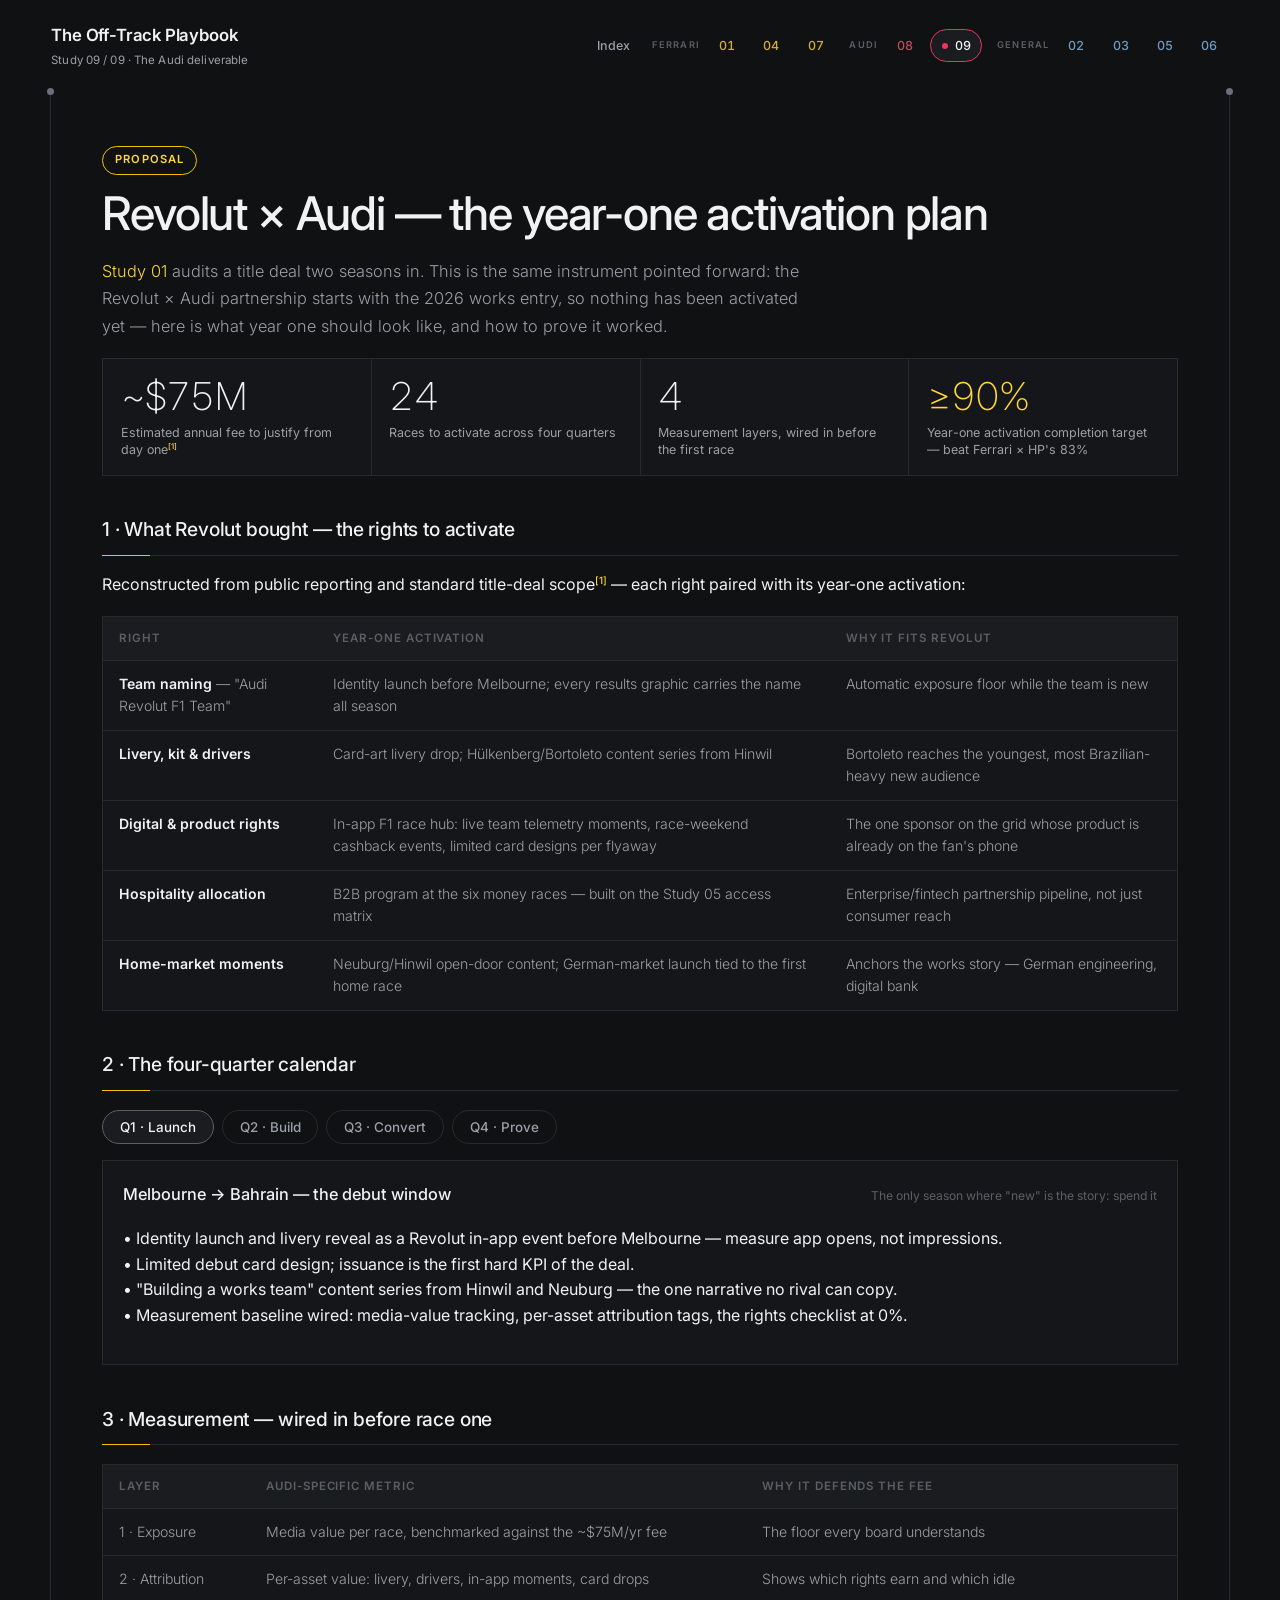
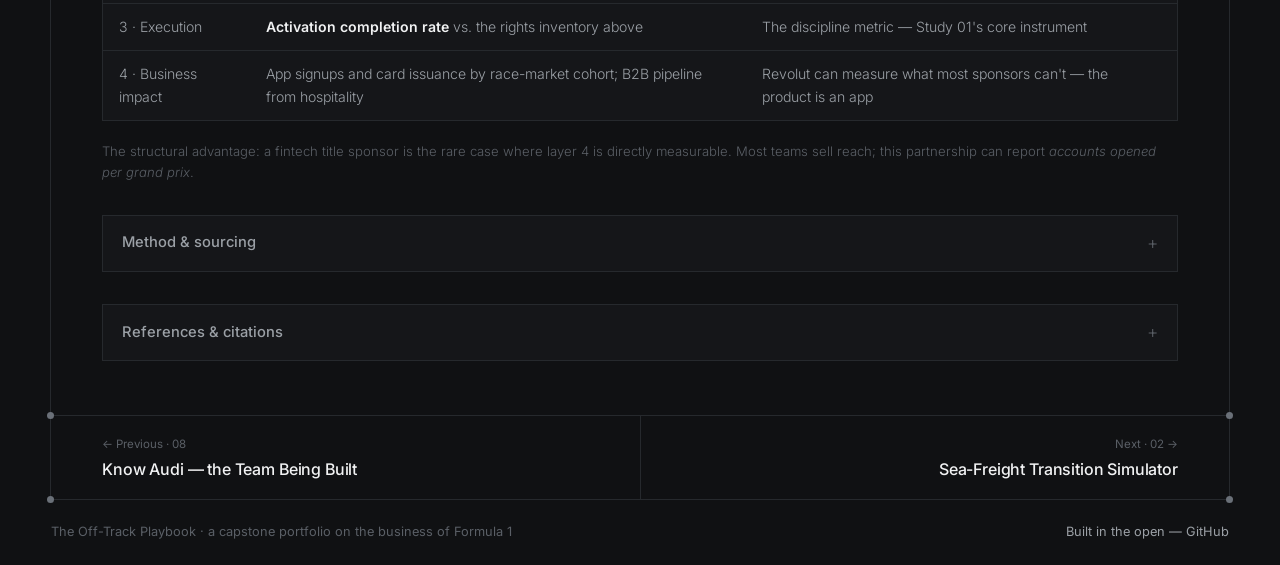
==== commit f4700344: "Grouped color-coded navigation: Ferrari / Audi / General Nav, homepage tiles, and the prev/next read" ====
--- a/projects/audi-activation-plan.html
+++ b/projects/audi-activation-plan.html
@@ -18,7 +18,7 @@
         <small>Study 09 / 09 · The Audi deliverable</small>
       </div>
     </a>
-    <nav class="topnav" aria-label="Site"><a href="../index.html">Index</a><a href="sponsorship-roi.html" title="Sponsorship ROI Dashboard">01</a><a href="sea-freight.html" title="Sea-Freight Simulator">02</a><a href="net-zero.html" title="Net Zero Tracker">03</a><a href="merch-collabs.html" title="Merch & Collabs">04</a><a href="paddock-club.html" title="Paddock Club">05</a><a href="sponsorship-atlas.html" title="Grid Sponsorship Atlas">06</a><a href="know-race.html" title="Know RACE">07</a><a href="know-audi.html" title="Know Audi">08</a><a href="audi-activation-plan.html" class="on" aria-current="page" title="Revolut × Audi Activation Plan">09</a></nav>
+    <nav class="topnav" aria-label="Site"><a href="../index.html">Index</a><span class="tng">Ferrari</span><a href="sponsorship-roi.html" class="g-frr" title="Sponsorship ROI Dashboard">01</a><a href="merch-collabs.html" class="g-frr" title="Merch & Collabs">04</a><a href="know-race.html" class="g-frr" title="Know RACE">07</a><span class="tng">Audi</span><a href="know-audi.html" class="g-audi" title="Know Audi">08</a><a href="audi-activation-plan.html" class="g-audi on" aria-current="page" title="Revolut × Audi Activation Plan">09</a><span class="tng">General</span><a href="sea-freight.html" class="g-gen" title="Sea-Freight Simulator">02</a><a href="net-zero.html" class="g-gen" title="Net Zero Tracker">03</a><a href="paddock-club.html" class="g-gen" title="Paddock Club">05</a><a href="sponsorship-atlas.html" class="g-gen" title="Grid Sponsorship Atlas">06</a></nav>
   </div>
 </header>
 
@@ -134,7 +134,7 @@
 </main>
 <nav class="pager" aria-label="Between studies">
   <a class="pg prev" href="know-audi.html"><small>← Previous · 08</small><span>Know Audi — the Team Being Built</span></a>
-  <a class="pg next" href="../index.html"><small>Index →</small><span>All nine studies</span></a>
+  <a class="pg next" href="sea-freight.html"><small>Next · 02 →</small><span>Sea-Freight Transition Simulator</span></a>
 </nav>
 <div class="frame-end"></div>
 </div>
--- a/assets/style.css
+++ b/assets/style.css
@@ -13,8 +13,13 @@
   --ink-faint: #5a5f66;
   --line: #26292d;
   --node: #6a7078;
-  --red: #f2c200;      /* brand accent — giallo Modena */
+  --red: #f2c200;      /* brand accent — giallo Modena (Ferrari group) */
   --red-soft: #ffd83d;
+  --frr-dim: #d9b025;
+  --audi: #e8375a;     /* Audi group — from Audi's brand red, lifted for dark */
+  --audi-dim: #c04a5c;
+  --gen: #5aa9e6;      /* General group — cool blue */
+  --gen-dim: #6f9cc0;
   --max: 1180px;
   --pad: clamp(1.2rem, 4vw, 3.5rem);
   --sans: "Inter", -apple-system, BlinkMacSystemFont, "Segoe UI", Helvetica, Arial, sans-serif;
@@ -57,6 +62,41 @@
 .topnav a:hover { color: var(--ink); border-color: var(--line); }
 .topnav a.on { color: var(--ink); background: var(--panel-2); border-color: var(--line); }
 .topnav a.on::before { content: ""; display: inline-block; width: 6px; height: 6px; border-radius: 50%; background: var(--red); margin-right: 0.45rem; vertical-align: 1px; }
+
+/* grouped nav: Ferrari giallo · Audi red · General blue */
+.topnav .tng { font-size: 0.58rem; font-weight: 600; letter-spacing: 0.14em; text-transform: uppercase; color: var(--ink-faint); margin: 0 0.1rem 0 0.55rem; }
+.topnav .tng:first-of-type { margin-left: 0.3rem; }
+.topnav a.g-frr { color: var(--frr-dim); }
+.topnav a.g-frr:hover { color: var(--red-soft); border-color: var(--red); }
+.topnav a.g-frr.on { color: var(--ink); border-color: var(--red); }
+.topnav a.g-frr.on::before { background: var(--red); }
+.topnav a.g-audi { color: var(--audi-dim); }
+.topnav a.g-audi:hover { color: var(--audi); border-color: var(--audi); }
+.topnav a.g-audi.on { color: var(--ink); border-color: var(--audi); }
+.topnav a.g-audi.on::before { background: var(--audi); }
+.topnav a.g-gen { color: var(--gen-dim); }
+.topnav a.g-gen:hover { color: var(--gen); border-color: var(--gen); }
+.topnav a.g-gen.on { color: var(--ink); border-color: var(--gen); }
+.topnav a.g-gen.on::before { background: var(--gen); }
+
+/* homepage tile groups */
+.tg-head { display: flex; align-items: center; gap: 0.55rem; font-size: 0.74rem; font-weight: 600; letter-spacing: 0.14em; text-transform: uppercase; color: var(--ink-soft); margin: 2rem 0 0.8rem; }
+.tg-head:first-of-type { margin-top: 0; }
+.tg-dot { width: 8px; height: 8px; border-radius: 50%; flex: none; }
+.tg-head.g-frr .tg-dot { background: var(--red); }
+.tg-head.g-audi .tg-dot { background: var(--audi); }
+.tg-head.g-gen .tg-dot { background: var(--gen); }
+
+.tiles.g-audi .pill { border-color: var(--audi); color: var(--audi); }
+.tiles.g-audi .pill.soft { border-color: var(--line); color: var(--ink-faint); }
+.tiles.g-audi .n2 em { color: var(--audi); }
+.tiles.g-audi .tr.hot .tb i { background: var(--audi); }
+.tiles.g-audi .tile:hover .no { color: var(--audi); }
+.tiles.g-gen .pill { border-color: var(--gen); color: var(--gen); }
+.tiles.g-gen .pill.soft { border-color: var(--line); color: var(--ink-faint); }
+.tiles.g-gen .n2 em { color: var(--gen); }
+.tiles.g-gen .tr.hot .tb i { background: var(--gen); }
+.tiles.g-gen .tile:hover .no { color: var(--gen); }
 
 /* prev/next pager between studies */
 .pager {
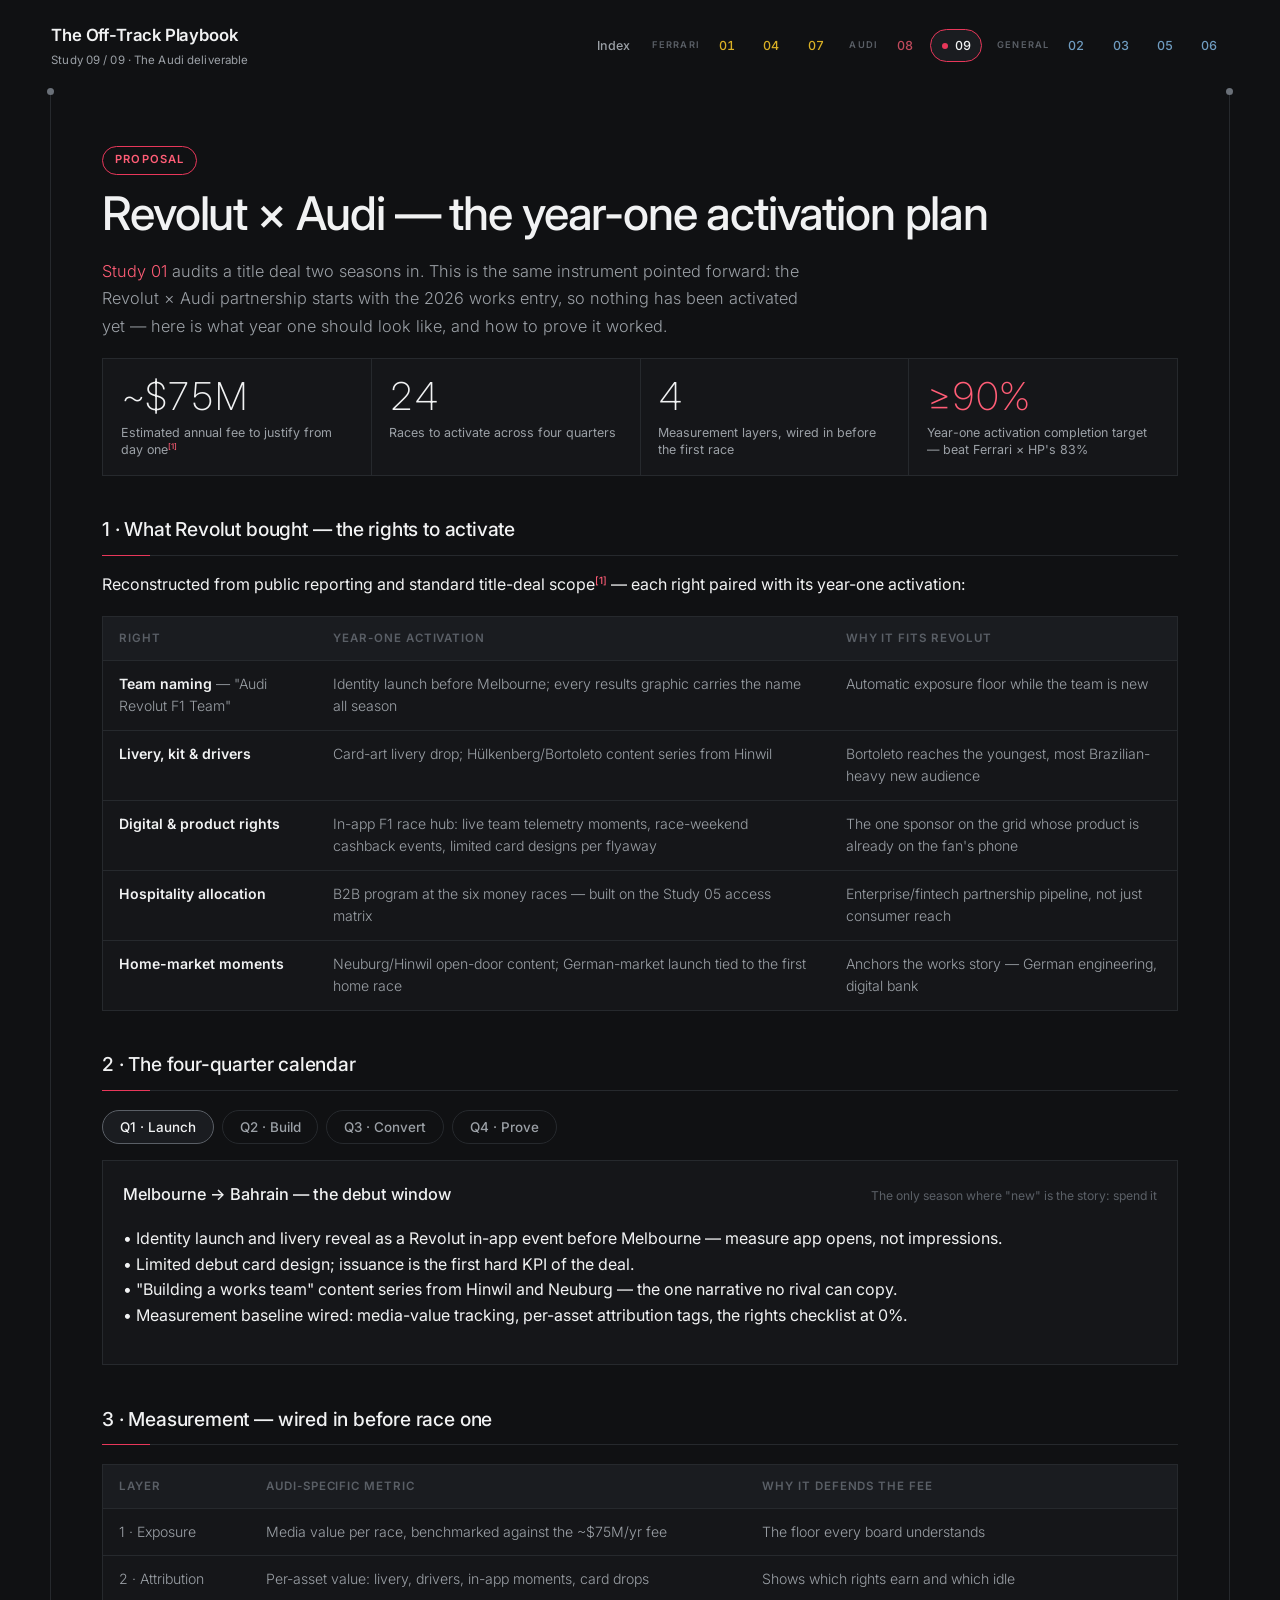
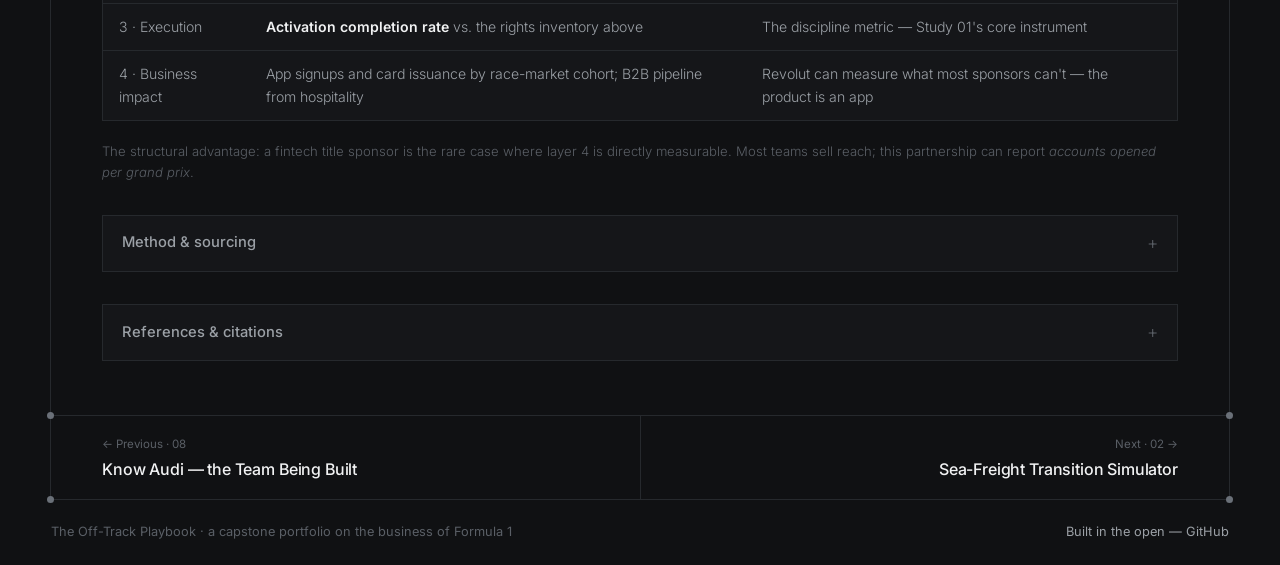
==== commit 23dca627: "Per-group page theming: Audi pages red, General pages blue, Ferrari giallo The group colors now them" ====
--- a/projects/audi-activation-plan.html
+++ b/projects/audi-activation-plan.html
@@ -7,9 +7,9 @@
 <link rel="preconnect" href="https://fonts.googleapis.com">
 <link rel="preconnect" href="https://fonts.gstatic.com" crossorigin>
 <link href="https://fonts.googleapis.com/css2?family=Inter:wght@200;300;400;500;600&display=swap" rel="stylesheet">
-<link rel="stylesheet" href="../assets/style.css?v=8">
+<link rel="stylesheet" href="../assets/style.css?v=9">
 </head>
-<body>
+<body class="theme-audi">
 
 <header class="site">
   <div class="wrap">
@@ -146,7 +146,7 @@
   </div>
 </footer>
 
-<script src="../assets/main.js?v=8"></script>
+<script src="../assets/main.js?v=9"></script>
 <script>
 (function () {
   var tabs = document.querySelectorAll('.tabs [role="tab"]');
--- a/assets/style.css
+++ b/assets/style.css
@@ -13,8 +13,10 @@
   --ink-faint: #5a5f66;
   --line: #26292d;
   --node: #6a7078;
-  --red: #f2c200;      /* brand accent — giallo Modena (Ferrari group) */
+  --red: #f2c200;      /* page accent — giallo by default; themed per group */
   --red-soft: #ffd83d;
+  --frr: #f2c200;      /* fixed group colors for nav/tiles */
+  --frr-soft: #ffd83d;
   --frr-dim: #d9b025;
   --audi: #e8375a;     /* Audi group — from Audi's brand red, lifted for dark */
   --audi-dim: #c04a5c;
@@ -25,6 +27,9 @@
   --sans: "Inter", -apple-system, BlinkMacSystemFont, "Segoe UI", Helvetica, Arial, sans-serif;
 }
 
+body.theme-audi { --red: #e8375a; --red-soft: #ff5d76; }
+body.theme-gen { --red: #5aa9e6; --red-soft: #8ec5f0; }
+
 * { box-sizing: border-box; }
 body {
   margin: 0;
@@ -67,9 +72,9 @@
 .topnav .tng { font-size: 0.58rem; font-weight: 600; letter-spacing: 0.14em; text-transform: uppercase; color: var(--ink-faint); margin: 0 0.1rem 0 0.55rem; }
 .topnav .tng:first-of-type { margin-left: 0.3rem; }
 .topnav a.g-frr { color: var(--frr-dim); }
-.topnav a.g-frr:hover { color: var(--red-soft); border-color: var(--red); }
-.topnav a.g-frr.on { color: var(--ink); border-color: var(--red); }
-.topnav a.g-frr.on::before { background: var(--red); }
+.topnav a.g-frr:hover { color: var(--frr-soft); border-color: var(--frr); }
+.topnav a.g-frr.on { color: var(--ink); border-color: var(--frr); }
+.topnav a.g-frr.on::before { background: var(--frr); }
 .topnav a.g-audi { color: var(--audi-dim); }
 .topnav a.g-audi:hover { color: var(--audi); border-color: var(--audi); }
 .topnav a.g-audi.on { color: var(--ink); border-color: var(--audi); }
@@ -83,7 +88,7 @@
 .tg-head { display: flex; align-items: center; gap: 0.55rem; font-size: 0.74rem; font-weight: 600; letter-spacing: 0.14em; text-transform: uppercase; color: var(--ink-soft); margin: 2rem 0 0.8rem; }
 .tg-head:first-of-type { margin-top: 0; }
 .tg-dot { width: 8px; height: 8px; border-radius: 50%; flex: none; }
-.tg-head.g-frr .tg-dot { background: var(--red); }
+.tg-head.g-frr .tg-dot { background: var(--frr); }
 .tg-head.g-audi .tg-dot { background: var(--audi); }
 .tg-head.g-gen .tg-dot { background: var(--gen); }
 
@@ -496,7 +501,7 @@
 .seg button + button { border-left: 1px solid var(--line); }
 .seg button:hover { color: var(--ink); }
 .seg button[aria-pressed="true"] { color: var(--ink); background: var(--panel-2); }
-.seg button[aria-pressed="true"].air { color: var(--red-soft); }
+.seg button[aria-pressed="true"].air { color: #f2c200; }
 .seg button[aria-pressed="true"].sea { color: #5aa9e6; }
 .seg button[aria-pressed="true"].hub { color: #9ba0a6; }
 
